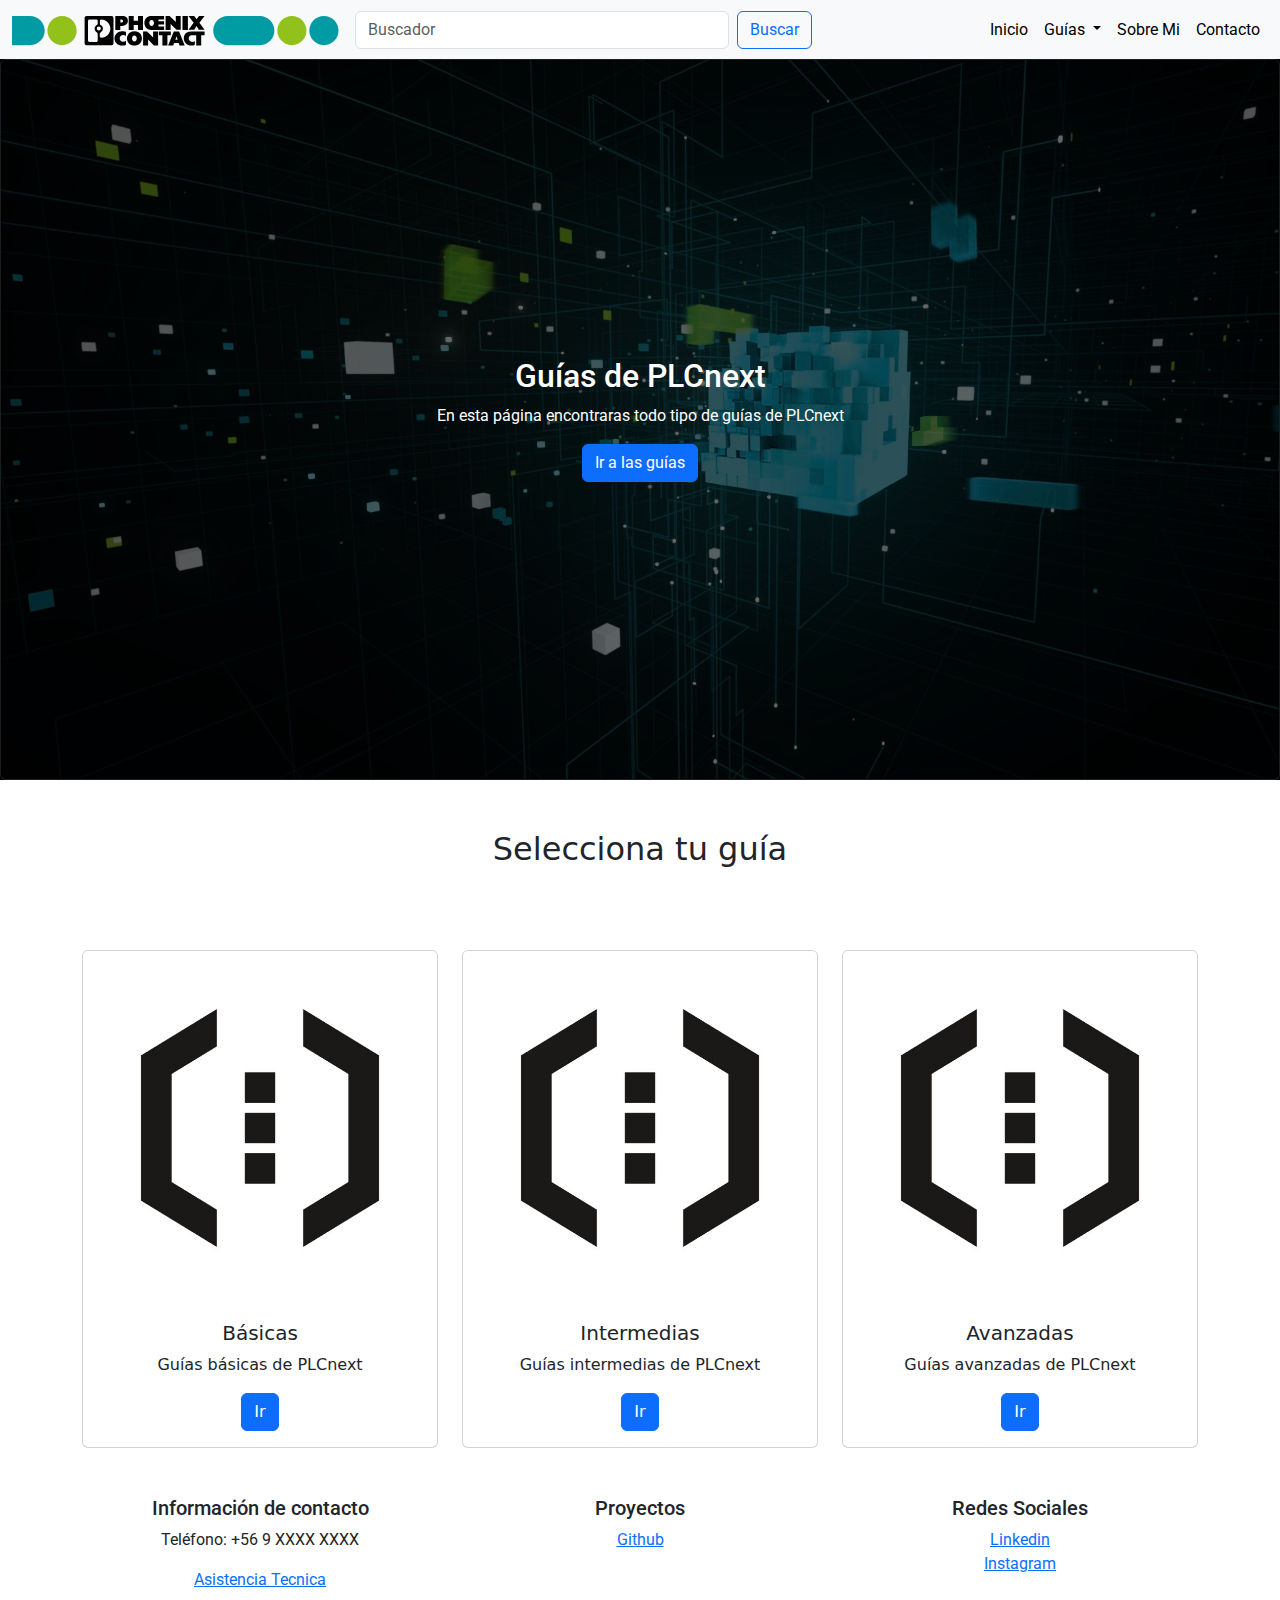
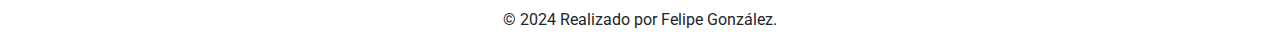
==== index.html @ 8e2c205c "Primer Commit" ====
<!-- Desarrollado por Felipe González -->
<!DOCTYPE html>
<!-- Página Web en Español -->
<html lang="es">
<head>
    <meta charset="UTF-8">
    <meta name="viewport" content="width=device-width, initial-scale=1.0">
    <!-- Fuente Roboto -->
    <link rel="preconnect" href="https://fonts.googleapis.com">
    <link rel="preconnect" href="https://fonts.gstatic.com" crossorigin>
    <link href="https://fonts.googleapis.com/css2?family=Roboto:ital,wght@0,100;0,300;0,400;0,500;0,700;0,900;1,100;1,300;1,400;1,500;1,700;1,900&display=swap" rel="stylesheet">
    <!-- CSS -->
    <link rel="stylesheet" href="./css/bootstrap.min.css">
    <link rel="stylesheet" href="./css/style.css">
    <!-- Icono -->
    <link rel="shortcut icon" href="./assets/images/icon/favicon.ico" type="image/x-icon">
    <!-- Título -->
    <title>Guías PLCnext | Phoenix Contact Chile</title>
</head>
<body>
    <!-- Navegación -->
    <nav class="navbar navbar-expand-lg bg-body-tertiary roboto-regular">
        <div class="container-fluid">
            <a class="navbar-brand" href="#">
                <img src="./assets/images/imagenes/phoenix.svg" alt="PHOENIX CONTACT" class="d-inline-block align-text-top">
            </a>
            <button class="navbar-toggler" type="button" data-bs-toggle="collapse" data-bs-target="#navbarSupportedContent" aria-controls="navbarSupportedContent" aria-expanded="false" aria-label="Toggle navigation">
                <span class="navbar-toggler-icon"></span>
            </button>
            <div class="collapse navbar-collapse" id="navbarSupportedContent">
                <form class="d-flex w-100 justify-content-center my-2 my-lg-0" role="search">
                    <input class="form-control me-2" type="search" placeholder="Buscador" aria-label="Search">
                    <button class="btn btn-outline-primary" type="submit">Buscar</button>
                </form>
                <ul class="navbar-nav w-100 mb-2 mb-lg-0 justify-content-end">
                    <li class="nav-item">
                        <a class="nav-link active" aria-current="page" href="#">Inicio</a>
                    </li>
                    <li class="nav-item dropdown">
                        <a class="nav-link active dropdown-toggle" href="#" role="button" data-bs-toggle="dropdown" aria-expanded="false">
                            Guías
                        </a>
                        <ul class="dropdown-menu">
                            <li><a class="dropdown-item" href="./pages/basico.html">Básicas</a></li>
                            <li><a class="dropdown-item" href="./pages/intermedio.html">Intermedias</a></li>
                            <li><a class="dropdown-item" href="./pages/avanzado.html">Avanzadas</a></li>
                        </ul>
                    </li>
                    <li class="nav-item">
                        <a class="nav-link active" href="./pages/sobre-mi.html">Sobre Mi</a>
                    </li>
                    <li class="nav-item">
                        <a class="nav-link active" href="./pages/contacto.html">Contacto</a>
                    </li>
                </ul>
            </div>
        </div>
    </nav>
    <!-- Main -->
    <main>
        <section class="main-section roboto-regular">
            <div class="card text-bg-dark">
                <img src="./assets/images/imagenes/imagen2-carrusel.jpg" class="card-img" alt="...">
                <div class="card-img-overlay text-center">
                  <h2 class="card-title">Guías de PLCnext</h2>
                  <p class="card-text">En esta página encontraras todo tipo de guías de PLCnext</p>
                  <div class="d-grid gap-2 d-md-block">
                    <a href="#selecciona-tu-guia" class="btn btn-primary">Ir a las guías</a>
                  </div>
                </div>
            </div>
        </section>
        <section classs="select-guia roboto-regular" id="selecciona-tu-guia">
            <div class="select-guia-text">
                <h2>Selecciona tu guía</h2>
            </div>
            <div class="container text-center my-4">
                <div class="row justify-content-center">
                    <div class="col-12 col-sm-6 col-md-4 mb-4">
                    <article class="card card-custom">
                        <img src="./assets/images/imagenes/plc.jpg" class="card-img-top" alt="...">
                        <div class="card-body">
                        <h5 class="card-title">Básicas</h5>
                        <p class="card-text">Guías básicas de PLCnext</p>
                        <a href="./pages/basico.html" class="btn btn-primary">Ir</a>
                        </div>
                    </article>
                    </div>
                    <div class="col-12 col-sm-6 col-md-4 mb-4">
                    <article class="card card-custom">
                        <img src="./assets/images/imagenes/plc.jpg" class="card-img-top" alt="...">
                        <div class="card-body">
                        <h5 class="card-title">Intermedias</h5>
                        <p class="card-text">Guías intermedias de PLCnext</p>
                        <a href="./pages/intermedio.html" class="btn btn-primary">Ir</a>
                        </div>
                    </article>
                    </div>
                    <div class="col-12 col-sm-6 col-md-4 mb-4">
                    <article class="card card-custom">
                        <img src="./assets/images/imagenes/plc.jpg" class="card-img-top" alt="...">
                        <div class="card-body">
                        <h5 class="card-title">Avanzadas</h5>
                        <p class="card-text">Guías avanzadas de PLCnext</p>
                        <a href="./pages/avanzado.html" class="btn btn-primary">Ir</a>
                        </div>
                    </article>
                    </div>
                </div>
            </div>   
        </section>
    </main>
    <!-- Pie de página -->
      <footer class="text-center roboto-regular">
        <div class="container">
            <div class="row">
              <div class="col-sm-4">
                <h5>Información de contacto</h5>
                <p>Teléfono: +56 9 XXXX XXXX</p>
                <ul class="list-unstyled">
                <li><a href="https://asistencia.pxc.cl/">Asistencia Tecnica</a></li>
                </ul>
              </div>
              <div class="col-sm-4">
                <h5>Proyectos</h5>
                <ul class="list-unstyled">
                  <li><a href="https://github.com/Fellipem1">Github</a></li>
                </ul>
              </div>
              <div class="col-sm-4">
                <h5>Redes Sociales</h5>
                <ul class="list-unstyled">
                  <li><a href="https://www.linkedin.com/company/oktobertech/">Linkedin</a></li>
                  <li><a href="#">Instagram</a></li>
                </ul>
              </div>
            </div>
          </div>
        <p>© 2024 Realizado por Felipe González.</p>
      </footer>
    <!-- Script -->
    <script src="./js/bootstrap.bundle.min.js"></script>
</body>
</html>
---- css/style.css ----
*{
    padding: 0;
    margin: 0;
    box-sizing: border-box;
}

.roboto-regular {
    font-family: "Roboto", sans-serif;
    font-weight: 400;
    font-style: normal;
  }

.titulo {
    color: black;
    text-align: center;
}

.pie_pagina{
    text-align: center;
    font-size: 30px;
}

.main-section{
    background-color: black;
}

.main-text {
    text-align: center;
    padding: 50px;
    color: white;
}

.card {
    min-height: 300px;
  }

.card-img-overlay {
    display: flex;
    flex-direction: column;
    justify-content: center;
    background-color: rgba(0, 0, 0, 0.600);
    padding: 20px;
}

.select-guia {
    background-color: white;
}

.select-guia-text {
    text-align: center;
    padding: 50px;
}
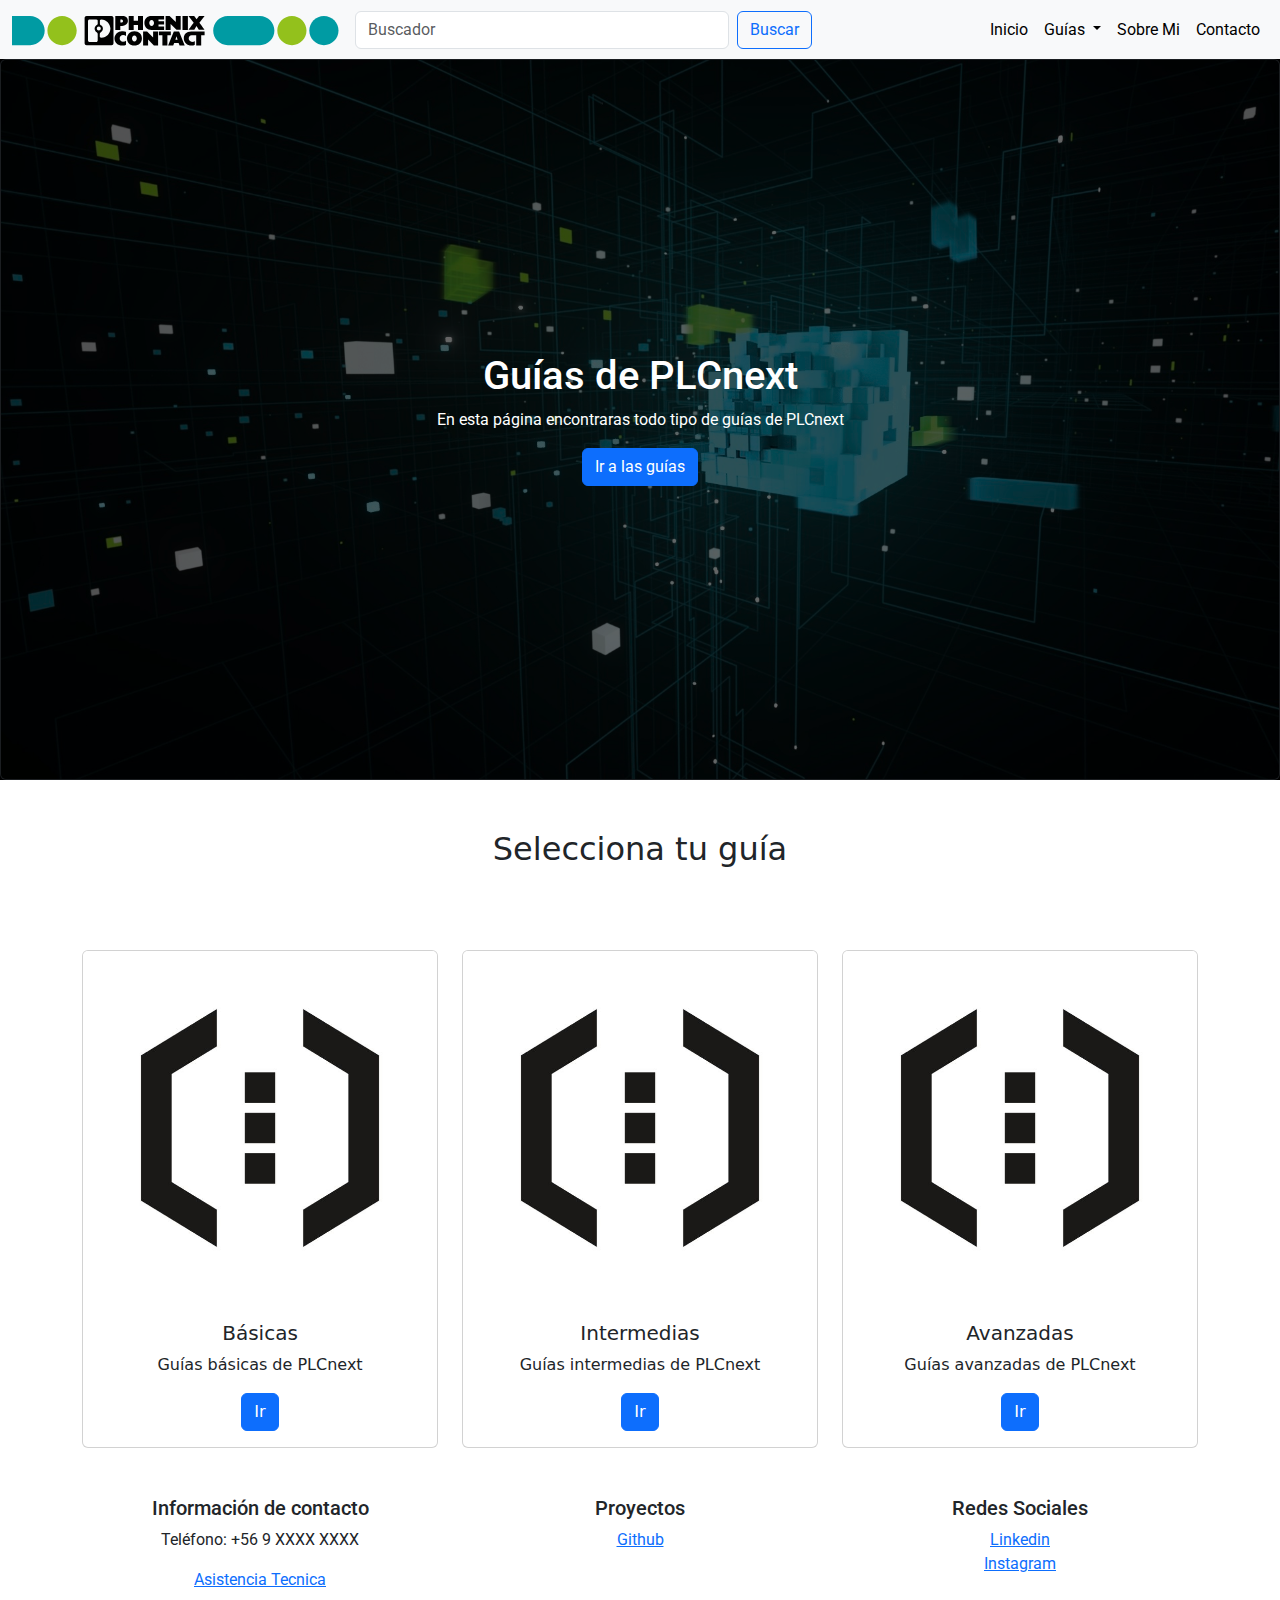
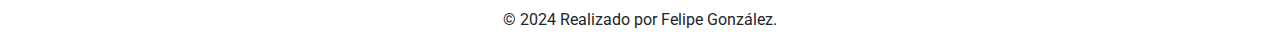
==== commit f2e724ec: "Agregando pequeños cambios index.html" ====
--- a/index.html
+++ b/index.html
@@ -62,7 +62,7 @@
             <div class="card text-bg-dark">
                 <img src="./assets/images/imagenes/imagen2-carrusel.jpg" class="card-img" alt="...">
                 <div class="card-img-overlay text-center">
-                  <h2 class="card-title">Guías de PLCnext</h2>
+                  <h1 class="card-title">Guías de PLCnext</h1>
                   <p class="card-text">En esta página encontraras todo tipo de guías de PLCnext</p>
                   <div class="d-grid gap-2 d-md-block">
                     <a href="#selecciona-tu-guia" class="btn btn-primary">Ir a las guías</a>
--- a/css/style.css
+++ b/css/style.css
@@ -9,16 +9,6 @@
     font-weight: 400;
     font-style: normal;
   }
-
-.titulo {
-    color: black;
-    text-align: center;
-}
-
-.pie_pagina{
-    text-align: center;
-    font-size: 30px;
-}
 
 .main-section{
     background-color: black;
@@ -49,4 +39,34 @@
 .select-guia-text {
     text-align: center;
     padding: 50px;
+}
+
+.form-section {
+    height: 100vh;
+}
+  
+.form-section form {
+    padding: 20px;
+}
+
+.contact-section {
+    background-color: white;
+}
+
+.contact-section-text {
+    text-align: center;
+    padding: 50px;
+}
+
+.me-section {
+    height: 100vh;
+}
+
+.me-section-text {
+    text-align: center;
+    padding: 50px;
+}
+
+.me-section p {
+    padding : 50px;
 }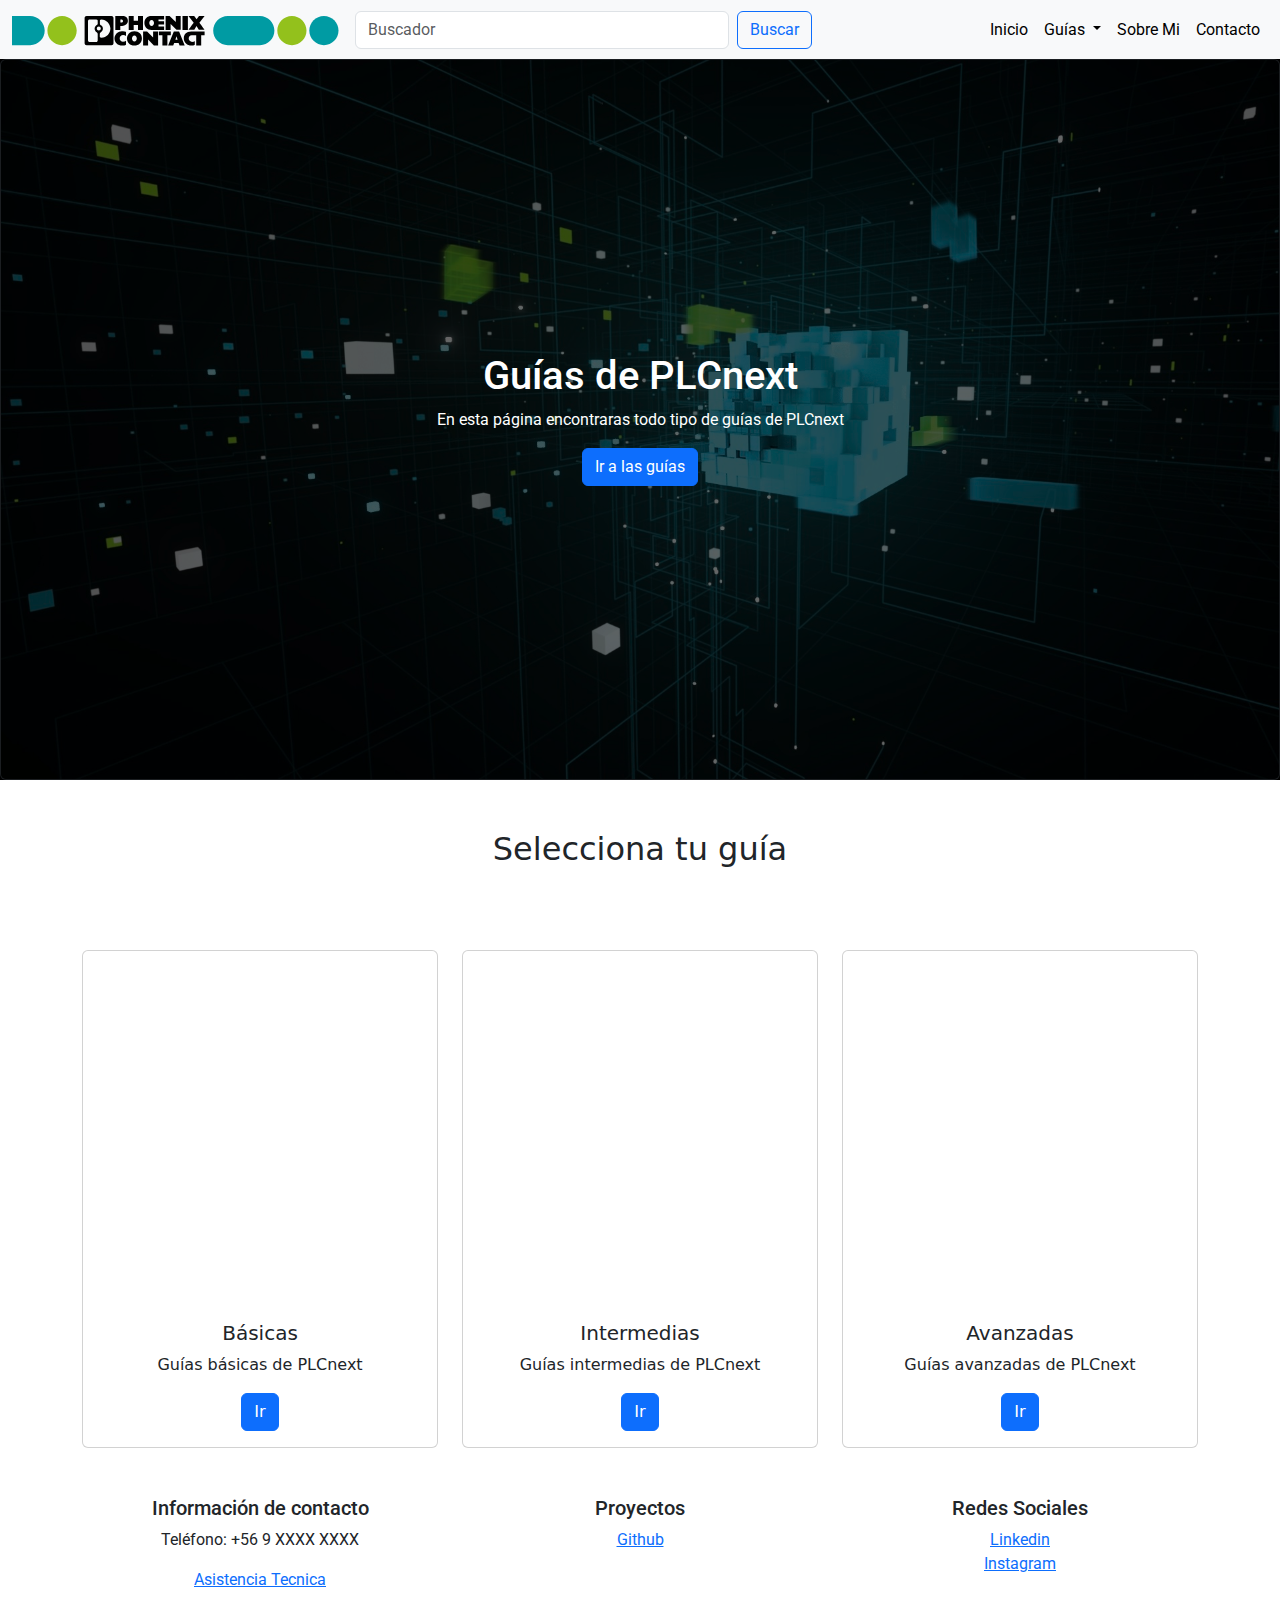
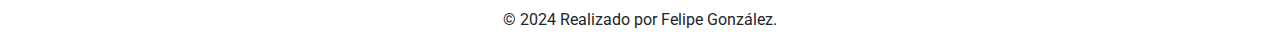
==== commit a274f810: "Agregando Animaciones y CEO" ====
--- a/index.html
+++ b/index.html
@@ -5,13 +5,16 @@
 <head>
     <meta charset="UTF-8">
     <meta name="viewport" content="width=device-width, initial-scale=1.0">
+    <meta name="description" content="Guías para PLCnext de Phoenix Contact">
+    <meta name="keywords" content="PLCnext, Phoenix Contact, Guías de PLCnext, PLC Industrial, Programación PLC, Phoenix Contact Chile">
     <!-- Fuente Roboto -->
     <link rel="preconnect" href="https://fonts.googleapis.com">
     <link rel="preconnect" href="https://fonts.gstatic.com" crossorigin>
     <link href="https://fonts.googleapis.com/css2?family=Roboto:ital,wght@0,100;0,300;0,400;0,500;0,700;0,900;1,100;1,300;1,400;1,500;1,700;1,900&display=swap" rel="stylesheet">
     <!-- CSS -->
     <link rel="stylesheet" href="./css/bootstrap.min.css">
-    <link rel="stylesheet" href="./css/style.css">
+    <link rel="stylesheet" href="./css/aos.css">
+    <link rel="stylesheet" href="./css/main.css">
     <!-- Icono -->
     <link rel="shortcut icon" href="./assets/images/icon/favicon.ico" type="image/x-icon">
     <!-- Título -->
@@ -78,7 +81,7 @@
                 <div class="row justify-content-center">
                     <div class="col-12 col-sm-6 col-md-4 mb-4">
                     <article class="card card-custom">
-                        <img src="./assets/images/imagenes/plc.jpg" class="card-img-top" alt="...">
+                        <img src="./assets/images/imagenes/plc.jpg" class="card-img-top" alt="..." data-aos="flip-left" data-aos-easing="ease-out-cubic" data-aos-duration="2000">
                         <div class="card-body">
                         <h5 class="card-title">Básicas</h5>
                         <p class="card-text">Guías básicas de PLCnext</p>
@@ -88,7 +91,7 @@
                     </div>
                     <div class="col-12 col-sm-6 col-md-4 mb-4">
                     <article class="card card-custom">
-                        <img src="./assets/images/imagenes/plc.jpg" class="card-img-top" alt="...">
+                        <img src="./assets/images/imagenes/plc.jpg" class="card-img-top" alt="..." data-aos="flip-left" data-aos-easing="ease-out-cubic" data-aos-duration="2000">
                         <div class="card-body">
                         <h5 class="card-title">Intermedias</h5>
                         <p class="card-text">Guías intermedias de PLCnext</p>
@@ -98,7 +101,7 @@
                     </div>
                     <div class="col-12 col-sm-6 col-md-4 mb-4">
                     <article class="card card-custom">
-                        <img src="./assets/images/imagenes/plc.jpg" class="card-img-top" alt="...">
+                        <img src="./assets/images/imagenes/plc.jpg" class="card-img-top" alt="..." data-aos="flip-left" data-aos-easing="ease-out-cubic" data-aos-duration="2000">
                         <div class="card-body">
                         <h5 class="card-title">Avanzadas</h5>
                         <p class="card-text">Guías avanzadas de PLCnext</p>
@@ -140,5 +143,7 @@
       </footer>
     <!-- Script -->
     <script src="./js/bootstrap.bundle.min.js"></script>
+    <script src="./js/aos.js"></script>
+    <script> AOS.init(); </script>
 </body>
 </html>--- a/css/main.css
+++ b/css/main.css
@@ -0,0 +1,74 @@
+* {
+  padding: 0;
+  margin: 0;
+  box-sizing: border-box;
+}
+
+.roboto-regular {
+  font-family: "Roboto", sans-serif;
+  font-weight: 400;
+  font-style: normal;
+}
+
+.main-section {
+  background-color: black;
+}
+
+.main-text {
+  text-align: center;
+  padding: 50px;
+  color: white;
+}
+
+.card {
+  min-height: 300px;
+}
+
+.card-img-overlay {
+  display: flex;
+  flex-direction: column;
+  justify-content: center;
+  background-color: rgba(0, 0, 0, 0.6);
+  padding: 20px;
+}
+
+.select-guia {
+  background-color: white;
+}
+
+.select-guia-text {
+  text-align: center;
+  padding: 50px;
+}
+
+.form-section {
+  height: 100vh;
+}
+
+.form-section form {
+  padding: 20px;
+}
+
+.contact-section {
+  background-color: white;
+}
+
+.contact-section-text {
+  text-align: center;
+  padding: 50px;
+}
+
+.me-section {
+  height: 100vh;
+}
+
+.me-section-text {
+  text-align: center;
+  padding: 50px;
+}
+
+.me-section p {
+  padding: 50px;
+}
+
+/*# sourceMappingURL=main.css.map */
